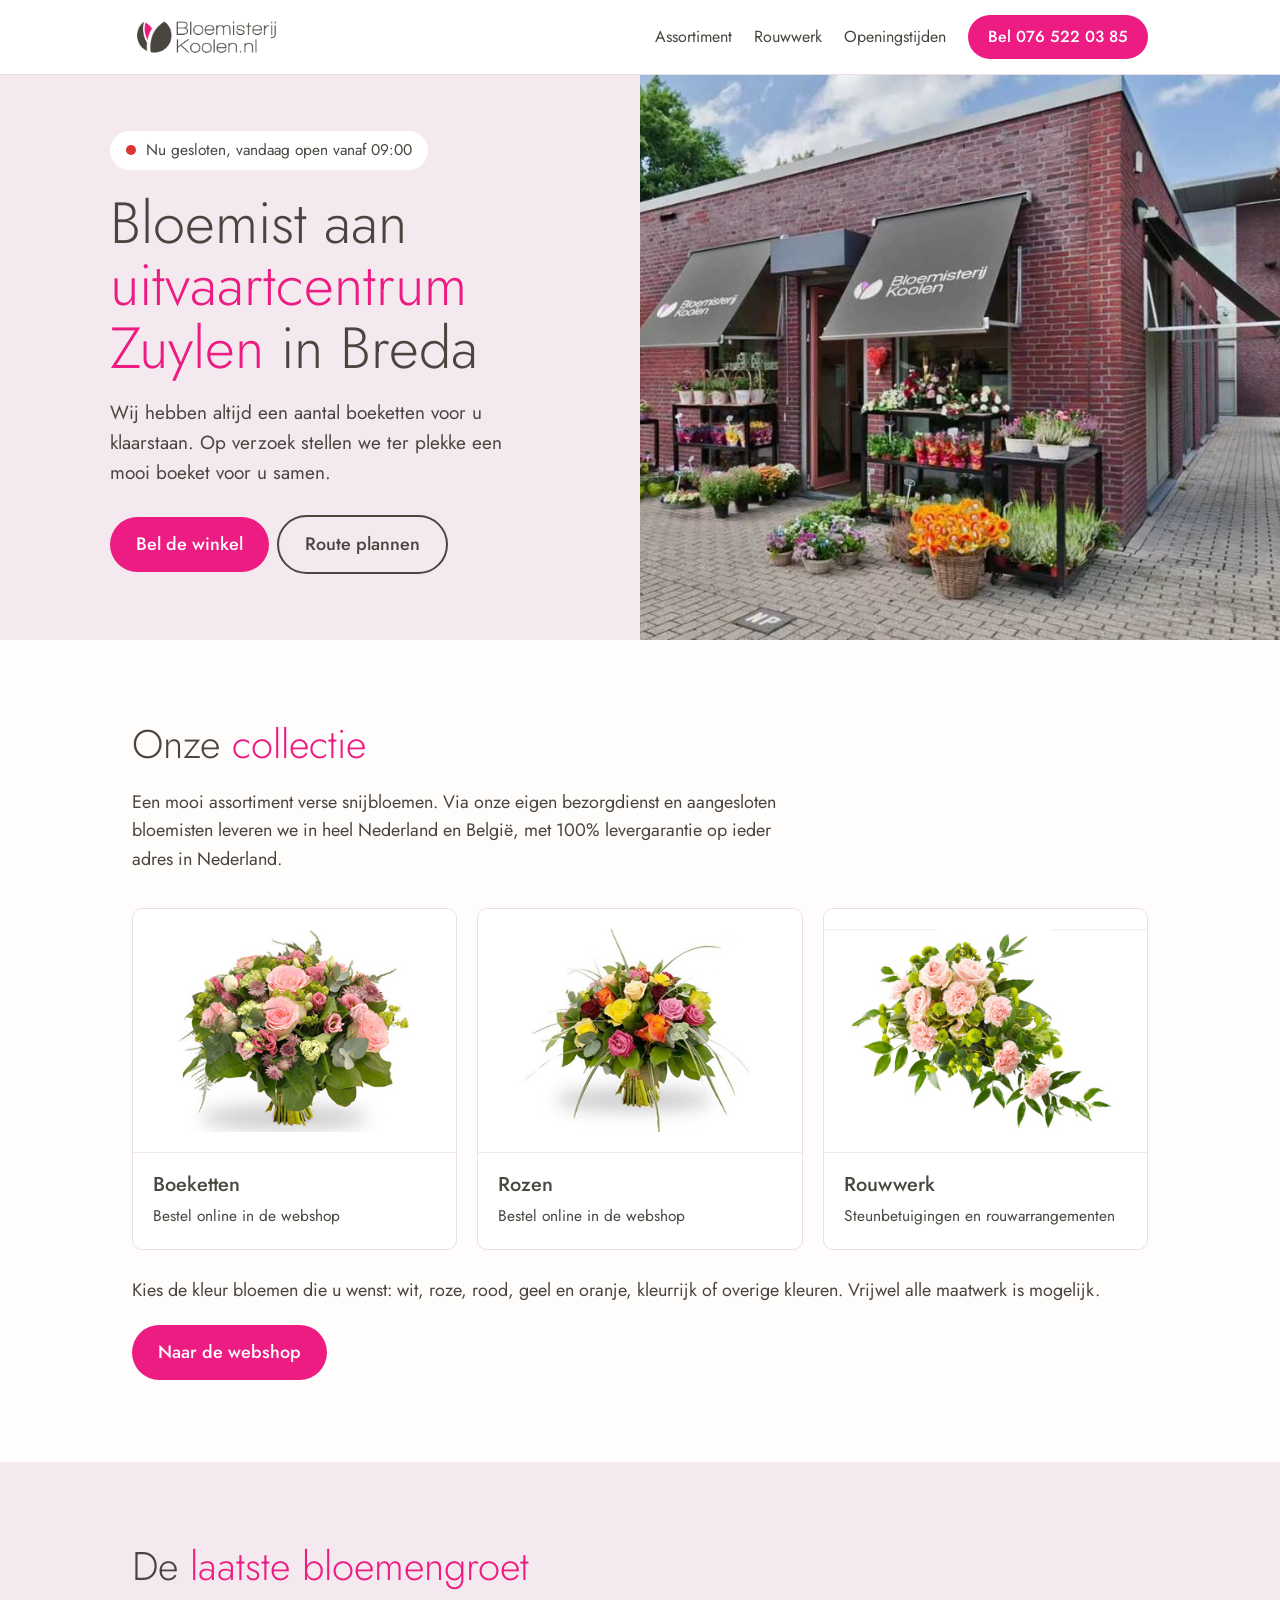
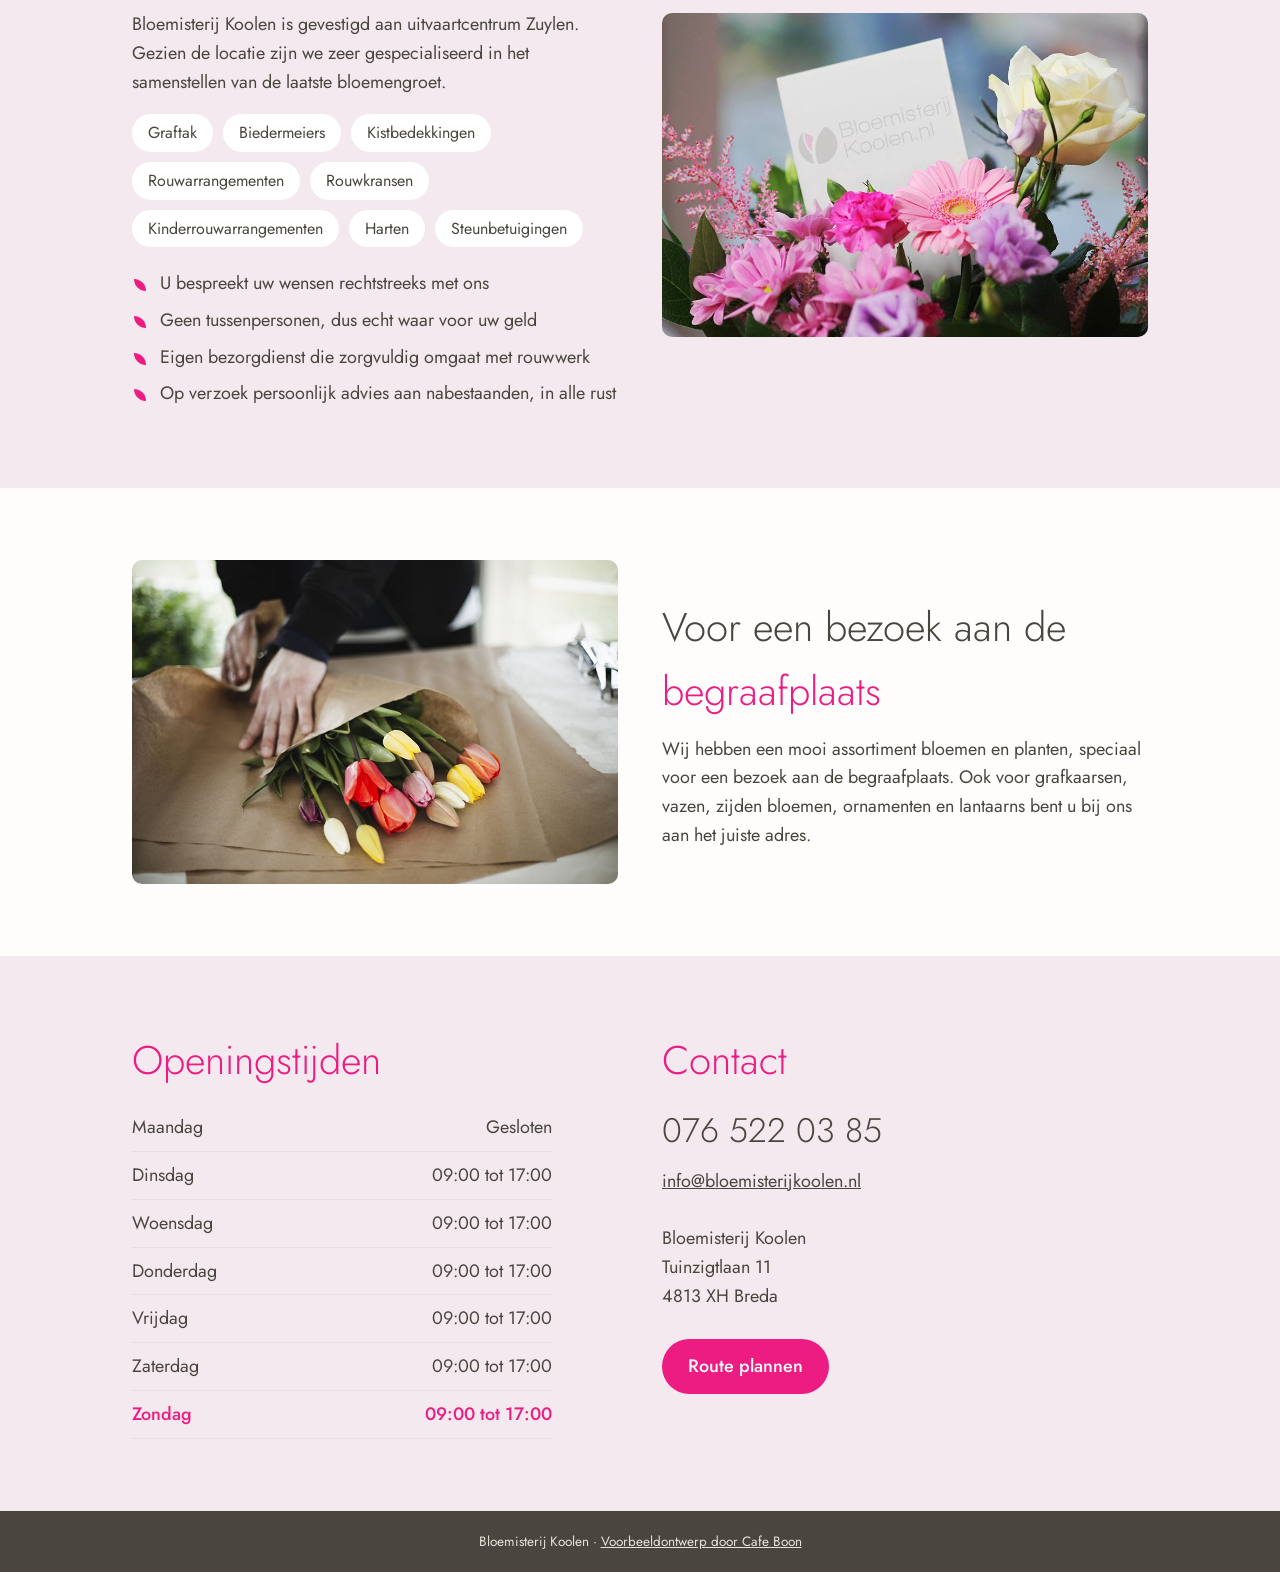
==== index.html @ 11da5c7b "Voorbeeldwebsite" ====
<!doctype html>
<html lang="nl">
<head>
<meta charset="utf-8">
<meta name="viewport" content="width=device-width,initial-scale=1">
<title>Bloemisterij Koolen | Bloemist bij uitvaartcentrum Zuylen, Breda</title>
<meta name="description" content="Bloemisterij Koolen aan de Tuinzigtlaan in Breda: boeketten, rozen en rouwwerk, eigen bezorgdienst. Dinsdag tot en met zondag open van 09:00 tot 17:00 uur.">
<meta name="robots" content="noindex">
<link rel="icon" type="image/png" href="images/favicon.png">
<meta property="og:title" content="Bloemisterij Koolen, Breda">
<meta property="og:description" content="Boeketten, rozen en rouwwerk. Tuinzigtlaan 11, Breda.">
<meta property="og:image" content="https://bloemisterijkoolen.cafeboon.com/images/winkel-buiten.jpg">
<link rel="preconnect" href="https://fonts.googleapis.com"><link rel="preconnect" href="https://fonts.gstatic.com" crossorigin>
<link href="https://fonts.googleapis.com/css2?family=Jost:wght@300;400;500&display=swap" rel="stylesheet">
<link rel="stylesheet" href="style.css">
</head>
<body>
<header><div class="wrap">
 <a href="#"><img src="images/logo.png" alt="Bloemisterij Koolen"></a>
 <nav><a href="#assortiment">Assortiment</a><a href="#rouwwerk">Rouwwerk</a><a href="#openingstijden">Openingstijden</a><a class="btn" href="tel:0765220385">Bel 076 522 03 85</a></nav>
</div></header>

<div class="hero">
 <div class="txt">
  <div class="open" id="open"><span class="dot"></span><span id="opentxt">Dinsdag tot en met zondag 09:00 tot 17:00 uur</span></div>
  <h1>Bloemist aan <em>uitvaartcentrum Zuylen</em> in Breda</h1>
  <p>Wij hebben altijd een aantal boeketten voor u klaarstaan. Op verzoek stellen we ter plekke een mooi boeket voor u samen.</p>
  <div><a class="btn" href="tel:0765220385">Bel de winkel</a><a class="btn o" href="https://www.google.com/maps/dir/?api=1&destination=Tuinzigtlaan+11,+4813+XH+Breda" rel="noopener">Route plannen</a></div>
 </div>
 <img src="images/winkel-buiten.jpg" alt="De winkel van Bloemisterij Koolen aan de Tuinzigtlaan" fetchpriority="high">
</div>

<section id="assortiment"><div class="wrap">
 <h2>Onze <em>collectie</em></h2>
 <p class="intro">Een mooi assortiment verse snijbloemen. Via onze eigen bezorgdienst en aangesloten bloemisten leveren we in heel Nederland en België, met 100% levergarantie op ieder adres in Nederland.</p>
 <div class="cats">
  <a class="cat" href="https://www.bloemisterijkoolen.nl/product-categorie/boeketten/" rel="noopener"><div class="im"><img src="images/boeketten.jpg" alt="Boeket in roze tinten" loading="lazy"></div><div class="t"><b>Boeketten</b><span>Bestel online in de webshop</span></div></a>
  <a class="cat" href="https://www.bloemisterijkoolen.nl/product-categorie/rozen/" rel="noopener"><div class="im"><img src="images/rozenboeketten.jpg" alt="Boeket gemengde rozen" loading="lazy"></div><div class="t"><b>Rozen</b><span>Bestel online in de webshop</span></div></a>
  <a class="cat" href="https://www.bloemisterijkoolen.nl/rouwarrangementen/" rel="noopener"><div class="im"><img src="images/rouwboeketten.jpg" alt="Rouwarrangement met roze anjers" loading="lazy"></div><div class="t"><b>Rouwwerk</b><span>Steunbetuigingen en rouwarrangementen</span></div></a>
 </div>
 <p style="margin-top:26px">Kies de kleur bloemen die u wenst: wit, roze, rood, geel en oranje, kleurrijk of overige kleuren. Vrijwel alle maatwerk is mogelijk.</p>
 <p style="margin-top:20px"><a class="btn" href="https://www.bloemisterijkoolen.nl/winkel/" rel="noopener">Naar de webshop</a></p>
</div></section>

<section id="rouwwerk" class="soft"><div class="wrap two">
 <div>
  <h2>De <em>laatste bloemengroet</em></h2>
  <p>Bloemisterij Koolen is gevestigd aan uitvaartcentrum Zuylen. Gezien de locatie zijn we zeer gespecialiseerd in het samenstellen van de laatste bloemengroet.</p>
  <div class="tags"><span>Graftak</span><span>Biedermeiers</span><span>Kistbedekkingen</span><span>Rouwarrangementen</span><span>Rouwkransen</span><span>Kinderrouwarrangementen</span><span>Harten</span><span>Steunbetuigingen</span></div>
  <ul class="ticks">
   <li>U bespreekt uw wensen rechtstreeks met ons</li>
   <li>Geen tussenpersonen, dus echt waar voor uw geld</li>
   <li>Eigen bezorgdienst die zorgvuldig omgaat met rouwwerk</li>
   <li>Op verzoek persoonlijk advies aan nabestaanden, in alle rust</li>
  </ul>
 </div>
 <img src="images/kaartje.jpg" alt="Boeket met kaartje van Bloemisterij Koolen" loading="lazy">
</div></section>

<section><div class="wrap two">
 <img src="images/inpakken.jpg" alt="Tulpen worden ingepakt" loading="lazy">
 <div>
  <h2>Voor een bezoek aan de <em>begraafplaats</em></h2>
  <p>Wij hebben een mooi assortiment bloemen en planten, speciaal voor een bezoek aan de begraafplaats. Ook voor grafkaarsen, vazen, zijden bloemen, ornamenten en lantaarns bent u bij ons aan het juiste adres.</p>
 </div>
</div></section>

<section id="openingstijden" class="soft"><div class="wrap cgrid">
 <div>
  <h2><em>Openingstijden</em></h2>
  <table class="hours" id="hours">
   <tr data-d="1"><td>Maandag</td><td>Gesloten</td></tr>
   <tr data-d="2"><td>Dinsdag</td><td>09:00 tot 17:00</td></tr>
   <tr data-d="3"><td>Woensdag</td><td>09:00 tot 17:00</td></tr>
   <tr data-d="4"><td>Donderdag</td><td>09:00 tot 17:00</td></tr>
   <tr data-d="5"><td>Vrijdag</td><td>09:00 tot 17:00</td></tr>
   <tr data-d="6"><td>Zaterdag</td><td>09:00 tot 17:00</td></tr>
   <tr data-d="0"><td>Zondag</td><td>09:00 tot 17:00</td></tr>
  </table>
 </div>
 <div>
  <h2><em>Contact</em></h2>
  <a class="bigtel" href="tel:0765220385">076 522 03 85</a>
  <p><a href="mailto:info@bloemisterijkoolen.nl">info@bloemisterijkoolen.nl</a></p><br>
  <p>Bloemisterij Koolen<br>Tuinzigtlaan 11<br>4813 XH Breda</p><br>
  <a class="btn" href="https://www.google.com/maps/dir/?api=1&destination=Tuinzigtlaan+11,+4813+XH+Breda" rel="noopener">Route plannen</a>
 </div>
</div></section>
<footer>Bloemisterij Koolen &middot; <a href="https://cafeboon.com">Voorbeeldontwerp door Cafe Boon</a></footer>
<script>
(function(){var n=new Date(),d=n.getDay(),m=n.getHours()*60+n.getMinutes();
var r=document.querySelector('tr[data-d="'+d+'"]');if(r)r.className='today';
var o=document.getElementById('open'),t=document.getElementById('opentxt');
if(d===1){o.className='open off';t.textContent='Vandaag gesloten, dinsdag weer open om 09:00';}
else if(m>=540&&m<1020){o.className='open on';t.textContent='Nu open tot 17:00 uur';}
else{o.className='open off';t.textContent=(m<540&&d!==1)?'Nu gesloten, vandaag open vanaf 09:00':(d===0?'Nu gesloten, maandag gesloten, dinsdag open vanaf 09:00':'Nu gesloten, morgen open vanaf 09:00');}
})();
</script>
</body>
</html>
---- style.css ----
:root{--c:#49463f;--p:#ed1c82;--l:#f4e9ef;--m:#ceafc2;--paper:#fffdfc}
*{box-sizing:border-box;margin:0}
html{scroll-behavior:smooth}
body{font-family:'Jost',Arial,sans-serif;color:var(--c);background:var(--paper);font-size:18px;line-height:1.6;font-weight:400}
a{color:inherit}
img{display:block;max-width:100%}
.wrap{max-width:1060px;margin:0 auto;padding:0 22px}
header{position:sticky;top:0;z-index:10;background:#fff;border-bottom:1px solid #eadfe5}
header .wrap{display:flex;align-items:center;justify-content:space-between;min-height:74px;gap:16px}
header img{height:46px;width:auto}
nav a{margin-left:22px;text-decoration:none;font-size:16px}
nav a:hover{color:var(--p)}
.btn{display:inline-block;background:var(--p);color:#fff;text-decoration:none;padding:13px 26px;border-radius:999px;font-weight:500;margin:0 8px 10px 0}
.btn.o{background:transparent;color:var(--c);border:2px solid var(--c)}
nav .btn{margin:0 0 0 22px;padding:9px 20px}
.hero{display:grid;grid-template-columns:1fr 1fr;min-height:540px}
.hero .txt{background:var(--l);display:flex;flex-direction:column;justify-content:center;padding:56px max(22px,calc((100vw - 1060px)/2)) 56px max(22px,calc((100vw - 1060px)/2))}
.hero h1{font-weight:300;font-size:clamp(36px,5vw,58px);line-height:1.08;margin-bottom:18px}
.hero h1 em{font-style:normal;color:var(--p)}
.hero p{max-width:26em;margin-bottom:26px;font-size:19px}
.hero img{width:100%;height:100%;object-fit:cover}
.open{display:inline-flex;align-items:center;gap:10px;background:#fff;border-radius:999px;padding:7px 16px;font-size:15.5px;margin-bottom:22px;align-self:flex-start}
.dot{width:10px;height:10px;border-radius:50%;background:#aaa}
.open.on .dot{background:#2faa5c}
.open.off .dot{background:#d33}
section{padding:72px 0}
h2{font-weight:300;font-size:clamp(28px,4vw,40px);margin-bottom:12px}
h2 em{font-style:normal;color:var(--p)}
.intro{max-width:36em;margin-bottom:34px}
.cats{display:grid;grid-template-columns:repeat(auto-fit,minmax(240px,1fr));gap:20px}
.cat{background:#fff;border:1px solid #eadfe5;border-radius:10px;overflow:hidden;text-decoration:none;display:block}
.cat .im{background:#fff;aspect-ratio:4/3;display:flex;align-items:center;justify-content:center}
.cat img{width:100%;height:100%;object-fit:contain}
.cat .im.ph img{object-fit:cover}
.cat div.t{padding:16px 20px 20px;border-top:1px solid #f2e8ee}
.cat b{font-weight:500;font-size:20px;display:block}
.cat span{font-size:15.5px}
.soft{background:var(--l)}
.two{display:grid;grid-template-columns:1fr 1fr;gap:44px;align-items:center}
.two img{border-radius:10px;width:100%}
.tags{display:flex;flex-wrap:wrap;gap:10px;margin:18px 0 22px}
.tags span{background:#fff;border-radius:999px;padding:6px 16px;font-size:16px}
.ticks{list-style:none;padding:0}
.ticks li{padding-left:28px;position:relative;margin-bottom:8px}
.ticks li::before{content:"";position:absolute;left:2px;top:.55em;width:12px;height:12px;background:var(--p);border-radius:0 100% 0 100%}
.hours{width:100%;max-width:420px;border-collapse:collapse;font-size:18px}
.hours td{padding:9px 0;border-bottom:1px solid #eadfe5}
.hours td:last-child{text-align:right}
.hours tr.today{color:var(--p);font-weight:500}
.cgrid{display:grid;grid-template-columns:1fr 1fr;gap:44px}
.bigtel{display:block;font-size:34px;font-weight:300;text-decoration:none;margin:4px 0 8px}
footer{background:var(--c);color:#e8e2da;padding:20px;text-align:center;font-size:13.5px}
footer a{color:#e8e2da}
@media(max-width:780px){.hero,.two,.cgrid{grid-template-columns:1fr}.hero{min-height:0}.hero img{height:260px;order:-1}nav a:not(.btn){display:none}section{padding:46px 0}header img{height:38px}.hero .txt{padding-top:36px;padding-bottom:36px}}
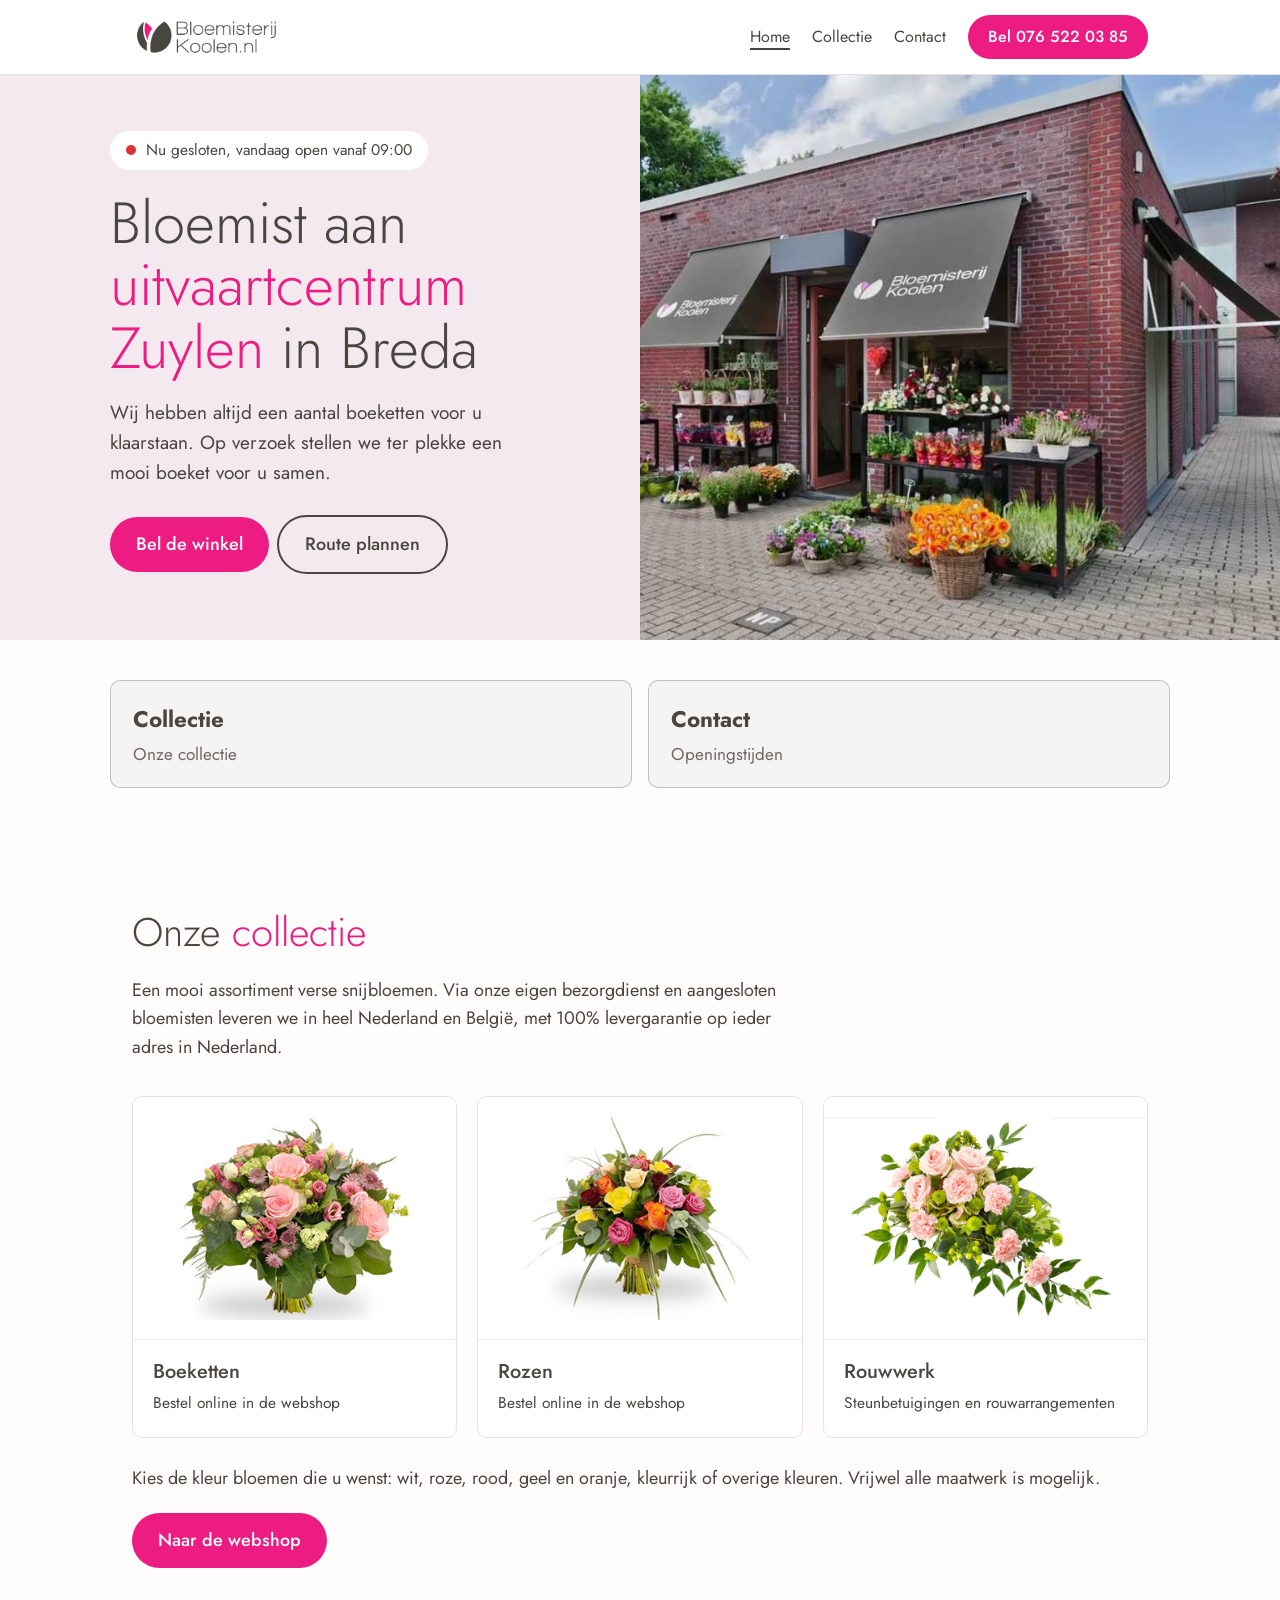
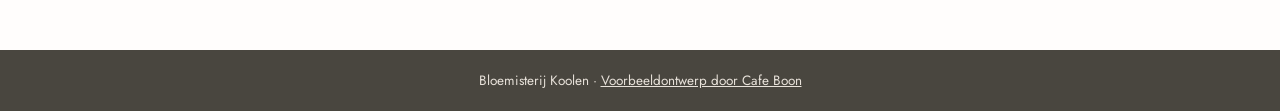
==== commit 1c5a3c11: "Website opgedeeld in meerdere pagina's" ====
--- a/index.html
+++ b/index.html
@@ -16,85 +16,37 @@
 </head>
 <body>
 <header><div class="wrap">
- <a href="#"><img src="images/logo.png" alt="Bloemisterij Koolen"></a>
- <nav><a href="#assortiment">Assortiment</a><a href="#rouwwerk">Rouwwerk</a><a href="#openingstijden">Openingstijden</a><a class="btn" href="tel:0765220385">Bel 076 522 03 85</a></nav>
+<a href="index.html"><img alt="Bloemisterij Koolen" src="images/logo.png"/></a>
+<nav><a aria-current="page" href="index.html">Home</a><a href="aanbod.html">Collectie</a><a href="contact.html">Contact</a><a class="btn" href="tel:0765220385">Bel 076 522 03 85</a></nav>
 </div></header>
-
+<div aria-label="Pagina's" class="sn-bar" role="navigation"><a aria-current="page" class="sn-link" href="index.html">Home</a><a class="sn-link" href="aanbod.html">Collectie</a><a class="sn-link" href="contact.html">Contact</a></div>
 <div class="hero">
- <div class="txt">
-  <div class="open" id="open"><span class="dot"></span><span id="opentxt">Dinsdag tot en met zondag 09:00 tot 17:00 uur</span></div>
-  <h1>Bloemist aan <em>uitvaartcentrum Zuylen</em> in Breda</h1>
-  <p>Wij hebben altijd een aantal boeketten voor u klaarstaan. Op verzoek stellen we ter plekke een mooi boeket voor u samen.</p>
-  <div><a class="btn" href="tel:0765220385">Bel de winkel</a><a class="btn o" href="https://www.google.com/maps/dir/?api=1&destination=Tuinzigtlaan+11,+4813+XH+Breda" rel="noopener">Route plannen</a></div>
- </div>
- <img src="images/winkel-buiten.jpg" alt="De winkel van Bloemisterij Koolen aan de Tuinzigtlaan" fetchpriority="high">
+<div class="txt">
+<div class="open" id="open"><span class="dot"></span><span id="opentxt">Dinsdag tot en met zondag 09:00 tot 17:00 uur</span></div>
+<h1>Bloemist aan <em>uitvaartcentrum Zuylen</em> in Breda</h1>
+<p>Wij hebben altijd een aantal boeketten voor u klaarstaan. Op verzoek stellen we ter plekke een mooi boeket voor u samen.</p>
+<div><a class="btn" href="tel:0765220385">Bel de winkel</a><a class="btn o" href="https://www.google.com/maps/dir/?api=1&amp;destination=Tuinzigtlaan+11,+4813+XH+Breda" rel="noopener">Route plannen</a></div>
 </div>
-
-<section id="assortiment"><div class="wrap">
- <h2>Onze <em>collectie</em></h2>
- <p class="intro">Een mooi assortiment verse snijbloemen. Via onze eigen bezorgdienst en aangesloten bloemisten leveren we in heel Nederland en België, met 100% levergarantie op ieder adres in Nederland.</p>
- <div class="cats">
-  <a class="cat" href="https://www.bloemisterijkoolen.nl/product-categorie/boeketten/" rel="noopener"><div class="im"><img src="images/boeketten.jpg" alt="Boeket in roze tinten" loading="lazy"></div><div class="t"><b>Boeketten</b><span>Bestel online in de webshop</span></div></a>
-  <a class="cat" href="https://www.bloemisterijkoolen.nl/product-categorie/rozen/" rel="noopener"><div class="im"><img src="images/rozenboeketten.jpg" alt="Boeket gemengde rozen" loading="lazy"></div><div class="t"><b>Rozen</b><span>Bestel online in de webshop</span></div></a>
-  <a class="cat" href="https://www.bloemisterijkoolen.nl/rouwarrangementen/" rel="noopener"><div class="im"><img src="images/rouwboeketten.jpg" alt="Rouwarrangement met roze anjers" loading="lazy"></div><div class="t"><b>Rouwwerk</b><span>Steunbetuigingen en rouwarrangementen</span></div></a>
- </div>
- <p style="margin-top:26px">Kies de kleur bloemen die u wenst: wit, roze, rood, geel en oranje, kleurrijk of overige kleuren. Vrijwel alle maatwerk is mogelijk.</p>
- <p style="margin-top:20px"><a class="btn" href="https://www.bloemisterijkoolen.nl/winkel/" rel="noopener">Naar de webshop</a></p>
+<img alt="De winkel van Bloemisterij Koolen aan de Tuinzigtlaan" fetchpriority="high" src="images/winkel-buiten.jpg"/>
+</div>
+<div class="sn-cards"><a class="sn-card" href="aanbod.html"><strong>Collectie</strong><span>Onze collectie</span></a><a class="sn-card" href="contact.html"><strong>Contact</strong><span>Openingstijden</span></a></div>
+<section><div class="wrap">
+<h2>Onze <em>collectie</em></h2>
+<p class="intro">Een mooi assortiment verse snijbloemen. Via onze eigen bezorgdienst en aangesloten bloemisten leveren we in heel Nederland en België, met 100% levergarantie op ieder adres in Nederland.</p>
+<div class="cats">
+<a class="cat" href="https://www.bloemisterijkoolen.nl/product-categorie/boeketten/" rel="noopener"><div class="im"><img alt="Boeket in roze tinten" loading="lazy" src="images/boeketten.jpg"/></div><div class="t"><b>Boeketten</b><span>Bestel online in de webshop</span></div></a>
+<a class="cat" href="https://www.bloemisterijkoolen.nl/product-categorie/rozen/" rel="noopener"><div class="im"><img alt="Boeket gemengde rozen" loading="lazy" src="images/rozenboeketten.jpg"/></div><div class="t"><b>Rozen</b><span>Bestel online in de webshop</span></div></a>
+<a class="cat" href="https://www.bloemisterijkoolen.nl/rouwarrangementen/" rel="noopener"><div class="im"><img alt="Rouwarrangement met roze anjers" loading="lazy" src="images/rouwboeketten.jpg"/></div><div class="t"><b>Rouwwerk</b><span>Steunbetuigingen en rouwarrangementen</span></div></a>
+</div>
+<p style="margin-top:26px">Kies de kleur bloemen die u wenst: wit, roze, rood, geel en oranje, kleurrijk of overige kleuren. Vrijwel alle maatwerk is mogelijk.</p>
+<p style="margin-top:20px"><a class="btn" href="https://www.bloemisterijkoolen.nl/winkel/" rel="noopener">Naar de webshop</a></p>
 </div></section>
-
-<section id="rouwwerk" class="soft"><div class="wrap two">
- <div>
-  <h2>De <em>laatste bloemengroet</em></h2>
-  <p>Bloemisterij Koolen is gevestigd aan uitvaartcentrum Zuylen. Gezien de locatie zijn we zeer gespecialiseerd in het samenstellen van de laatste bloemengroet.</p>
-  <div class="tags"><span>Graftak</span><span>Biedermeiers</span><span>Kistbedekkingen</span><span>Rouwarrangementen</span><span>Rouwkransen</span><span>Kinderrouwarrangementen</span><span>Harten</span><span>Steunbetuigingen</span></div>
-  <ul class="ticks">
-   <li>U bespreekt uw wensen rechtstreeks met ons</li>
-   <li>Geen tussenpersonen, dus echt waar voor uw geld</li>
-   <li>Eigen bezorgdienst die zorgvuldig omgaat met rouwwerk</li>
-   <li>Op verzoek persoonlijk advies aan nabestaanden, in alle rust</li>
-  </ul>
- </div>
- <img src="images/kaartje.jpg" alt="Boeket met kaartje van Bloemisterij Koolen" loading="lazy">
-</div></section>
-
-<section><div class="wrap two">
- <img src="images/inpakken.jpg" alt="Tulpen worden ingepakt" loading="lazy">
- <div>
-  <h2>Voor een bezoek aan de <em>begraafplaats</em></h2>
-  <p>Wij hebben een mooi assortiment bloemen en planten, speciaal voor een bezoek aan de begraafplaats. Ook voor grafkaarsen, vazen, zijden bloemen, ornamenten en lantaarns bent u bij ons aan het juiste adres.</p>
- </div>
-</div></section>
-
-<section id="openingstijden" class="soft"><div class="wrap cgrid">
- <div>
-  <h2><em>Openingstijden</em></h2>
-  <table class="hours" id="hours">
-   <tr data-d="1"><td>Maandag</td><td>Gesloten</td></tr>
-   <tr data-d="2"><td>Dinsdag</td><td>09:00 tot 17:00</td></tr>
-   <tr data-d="3"><td>Woensdag</td><td>09:00 tot 17:00</td></tr>
-   <tr data-d="4"><td>Donderdag</td><td>09:00 tot 17:00</td></tr>
-   <tr data-d="5"><td>Vrijdag</td><td>09:00 tot 17:00</td></tr>
-   <tr data-d="6"><td>Zaterdag</td><td>09:00 tot 17:00</td></tr>
-   <tr data-d="0"><td>Zondag</td><td>09:00 tot 17:00</td></tr>
-  </table>
- </div>
- <div>
-  <h2><em>Contact</em></h2>
-  <a class="bigtel" href="tel:0765220385">076 522 03 85</a>
-  <p><a href="mailto:info@bloemisterijkoolen.nl">info@bloemisterijkoolen.nl</a></p><br>
-  <p>Bloemisterij Koolen<br>Tuinzigtlaan 11<br>4813 XH Breda</p><br>
-  <a class="btn" href="https://www.google.com/maps/dir/?api=1&destination=Tuinzigtlaan+11,+4813+XH+Breda" rel="noopener">Route plannen</a>
- </div>
-</div></section>
-<footer>Bloemisterij Koolen &middot; <a href="https://cafeboon.com">Voorbeeldontwerp door Cafe Boon</a></footer>
-<script>
-(function(){var n=new Date(),d=n.getDay(),m=n.getHours()*60+n.getMinutes();
+<footer>Bloemisterij Koolen · <a href="https://cafeboon.com">Voorbeeldontwerp door Cafe Boon</a></footer>
+<script>try{(function(){var n=new Date(),d=n.getDay(),m=n.getHours()*60+n.getMinutes();
 var r=document.querySelector('tr[data-d="'+d+'"]');if(r)r.className='today';
 var o=document.getElementById('open'),t=document.getElementById('opentxt');
 if(d===1){o.className='open off';t.textContent='Vandaag gesloten, dinsdag weer open om 09:00';}
 else if(m>=540&&m<1020){o.className='open on';t.textContent='Nu open tot 17:00 uur';}
 else{o.className='open off';t.textContent=(m<540&&d!==1)?'Nu gesloten, vandaag open vanaf 09:00':(d===0?'Nu gesloten, maandag gesloten, dinsdag open vanaf 09:00':'Nu gesloten, morgen open vanaf 09:00');}
-})();
-</script>
-</body>
-</html>
+})();}catch(e){}</script>
+</body></html>
--- a/style.css
+++ b/style.css
@@ -52,3 +52,17 @@
 footer{background:var(--c);color:#e8e2da;padding:20px;text-align:center;font-size:13.5px}
 footer a{color:#e8e2da}
 @media(max-width:780px){.hero,.two,.cgrid{grid-template-columns:1fr}.hero{min-height:0}.hero img{height:260px;order:-1}nav a:not(.btn){display:none}section{padding:46px 0}header img{height:38px}.hero .txt{padding-top:36px;padding-bottom:36px}}
+/* sitenav:start */
+.sn-bar{display:none;gap:6px;overflow-x:auto;white-space:nowrap;-webkit-overflow-scrolling:touch;padding:8px 12px;background:inherit;color:inherit;font:inherit;line-height:1.2;border-bottom:1px solid rgba(128,128,128,.35);box-sizing:border-box;max-width:100%}
+.sn-bar a.sn-link{flex:0 0 auto;padding:9px 15px;border-radius:999px;color:inherit;text-decoration:none;font-size:15px;font-weight:600;letter-spacing:0;text-transform:none;margin:0}
+.sn-bar a.sn-link[aria-current="page"]{background:rgba(128,128,128,.2);box-shadow:inset 0 -2px 0 currentColor}
+@media(max-width:780px){.sn-bar{display:flex}}
+nav a[aria-current="page"]:not(.cta):not(.btn):not(.call){text-decoration:underline;text-underline-offset:6px;text-decoration-thickness:2px}
+.sn-head{max-width:1100px;margin:0 auto;padding:40px 20px 0;box-sizing:border-box}
+.sn-head h1{margin:0;color:inherit;font-size:clamp(30px,5vw,46px);line-height:1.1}
+.sn-cards{max-width:1100px;margin:0 auto;padding:40px 20px;display:grid;grid-template-columns:repeat(auto-fit,minmax(230px,1fr));gap:16px;box-sizing:border-box}
+.sn-card{display:block;padding:20px 22px;border:1px solid rgba(128,128,128,.45);border-radius:10px;background:rgba(128,128,128,.07);color:inherit;text-decoration:none;min-width:0}
+.sn-card strong{display:block;font-size:1.25em;margin:0 0 6px;color:inherit}
+.sn-card span{display:block;opacity:.8;font-size:.95em;line-height:1.4}
+.sn-card:hover,.sn-card:focus-visible{border-color:currentColor}
+/* sitenav:end */
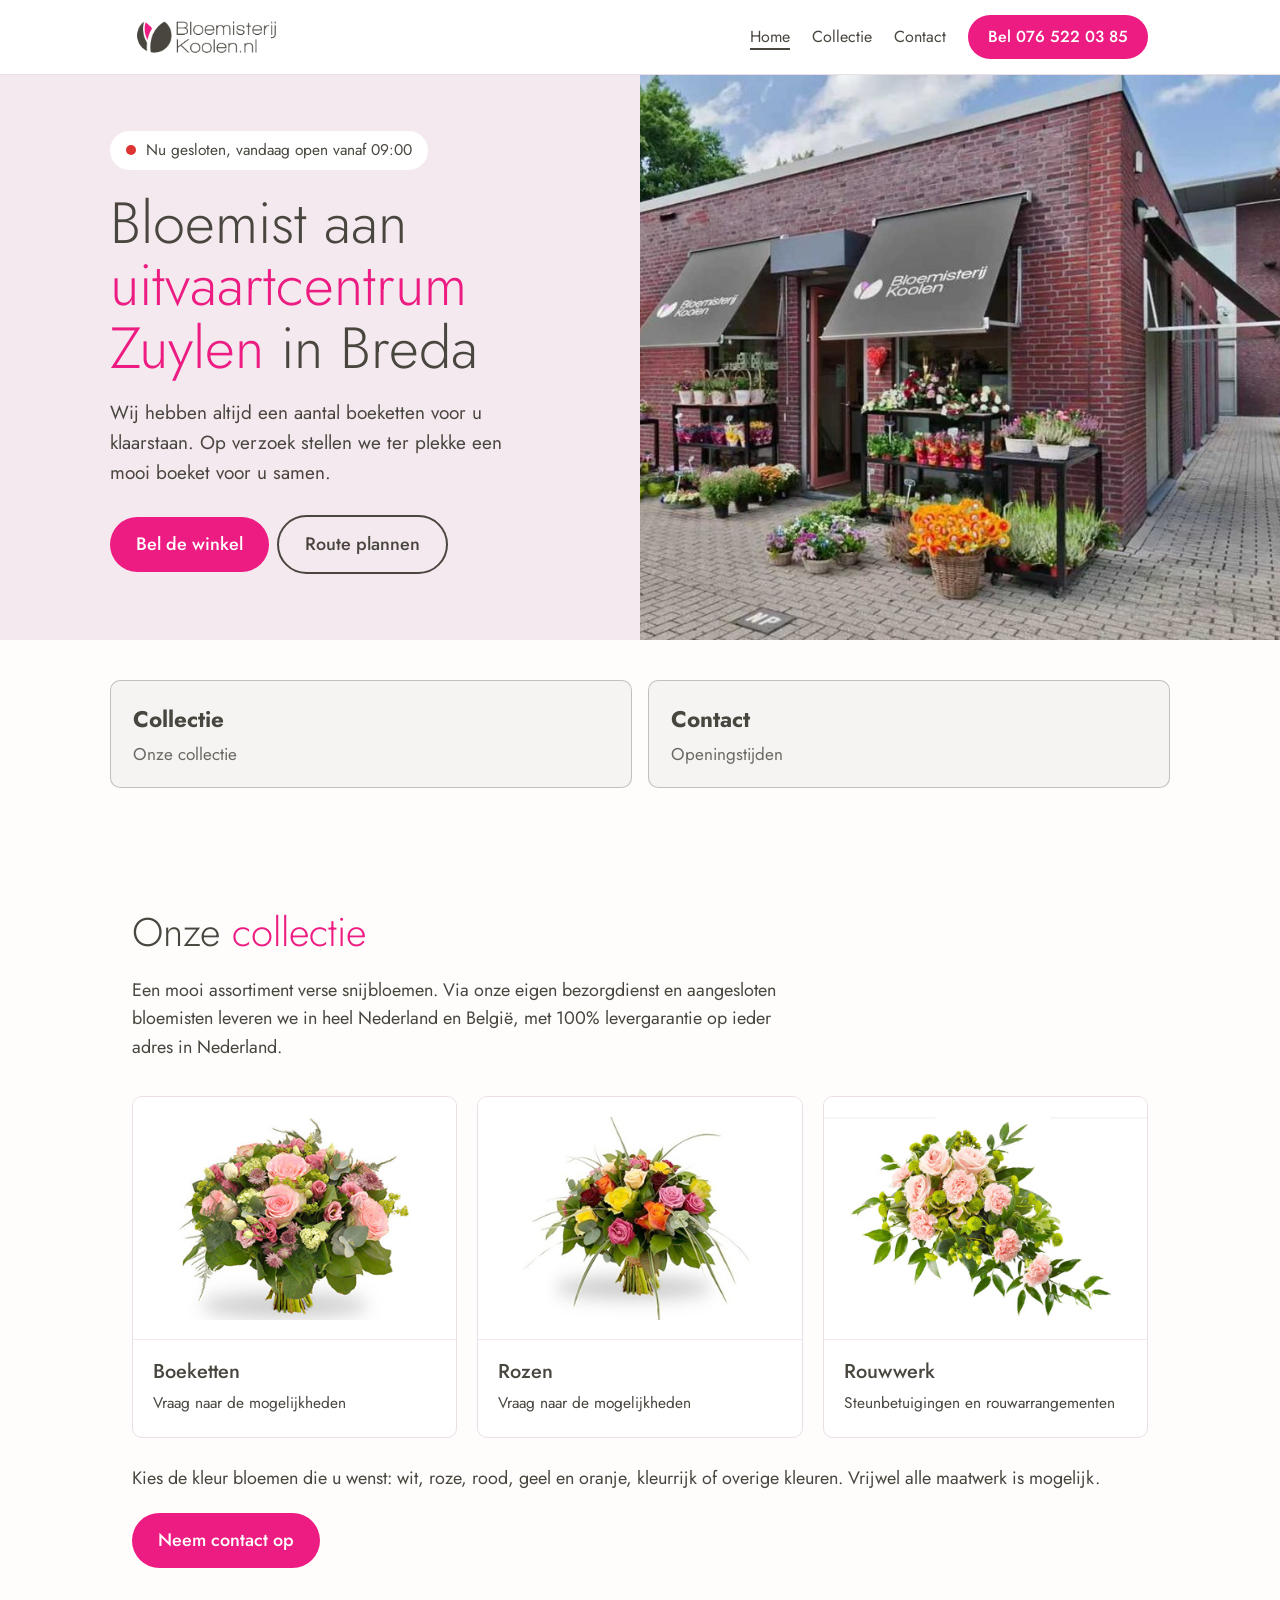
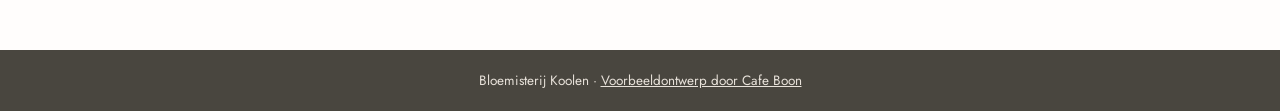
==== commit 69c35043: "Links naar externe websites vervangen door eigen pagina's" ====
--- a/index.html
+++ b/index.html
@@ -34,12 +34,12 @@
 <h2>Onze <em>collectie</em></h2>
 <p class="intro">Een mooi assortiment verse snijbloemen. Via onze eigen bezorgdienst en aangesloten bloemisten leveren we in heel Nederland en België, met 100% levergarantie op ieder adres in Nederland.</p>
 <div class="cats">
-<a class="cat" href="https://www.bloemisterijkoolen.nl/product-categorie/boeketten/" rel="noopener"><div class="im"><img alt="Boeket in roze tinten" loading="lazy" src="images/boeketten.jpg"/></div><div class="t"><b>Boeketten</b><span>Bestel online in de webshop</span></div></a>
-<a class="cat" href="https://www.bloemisterijkoolen.nl/product-categorie/rozen/" rel="noopener"><div class="im"><img alt="Boeket gemengde rozen" loading="lazy" src="images/rozenboeketten.jpg"/></div><div class="t"><b>Rozen</b><span>Bestel online in de webshop</span></div></a>
-<a class="cat" href="https://www.bloemisterijkoolen.nl/rouwarrangementen/" rel="noopener"><div class="im"><img alt="Rouwarrangement met roze anjers" loading="lazy" src="images/rouwboeketten.jpg"/></div><div class="t"><b>Rouwwerk</b><span>Steunbetuigingen en rouwarrangementen</span></div></a>
+<a class="cat" href="aanbod.html"><div class="im"><img alt="Boeket in roze tinten" loading="lazy" src="images/boeketten.jpg"/></div><div class="t"><b>Boeketten</b><span>Vraag naar de mogelijkheden</span></div></a>
+<a class="cat" href="aanbod.html"><div class="im"><img alt="Boeket gemengde rozen" loading="lazy" src="images/rozenboeketten.jpg"/></div><div class="t"><b>Rozen</b><span>Vraag naar de mogelijkheden</span></div></a>
+<a class="cat" href="aanbod.html"><div class="im"><img alt="Rouwarrangement met roze anjers" loading="lazy" src="images/rouwboeketten.jpg"/></div><div class="t"><b>Rouwwerk</b><span>Steunbetuigingen en rouwarrangementen</span></div></a>
 </div>
 <p style="margin-top:26px">Kies de kleur bloemen die u wenst: wit, roze, rood, geel en oranje, kleurrijk of overige kleuren. Vrijwel alle maatwerk is mogelijk.</p>
-<p style="margin-top:20px"><a class="btn" href="https://www.bloemisterijkoolen.nl/winkel/" rel="noopener">Naar de webshop</a></p>
+<p style="margin-top:20px"><a class="btn" href="aanbod.html">Neem contact op</a></p>
 </div></section>
 <footer>Bloemisterij Koolen · <a href="https://cafeboon.com">Voorbeeldontwerp door Cafe Boon</a></footer>
 <script>try{(function(){var n=new Date(),d=n.getDay(),m=n.getHours()*60+n.getMinutes();
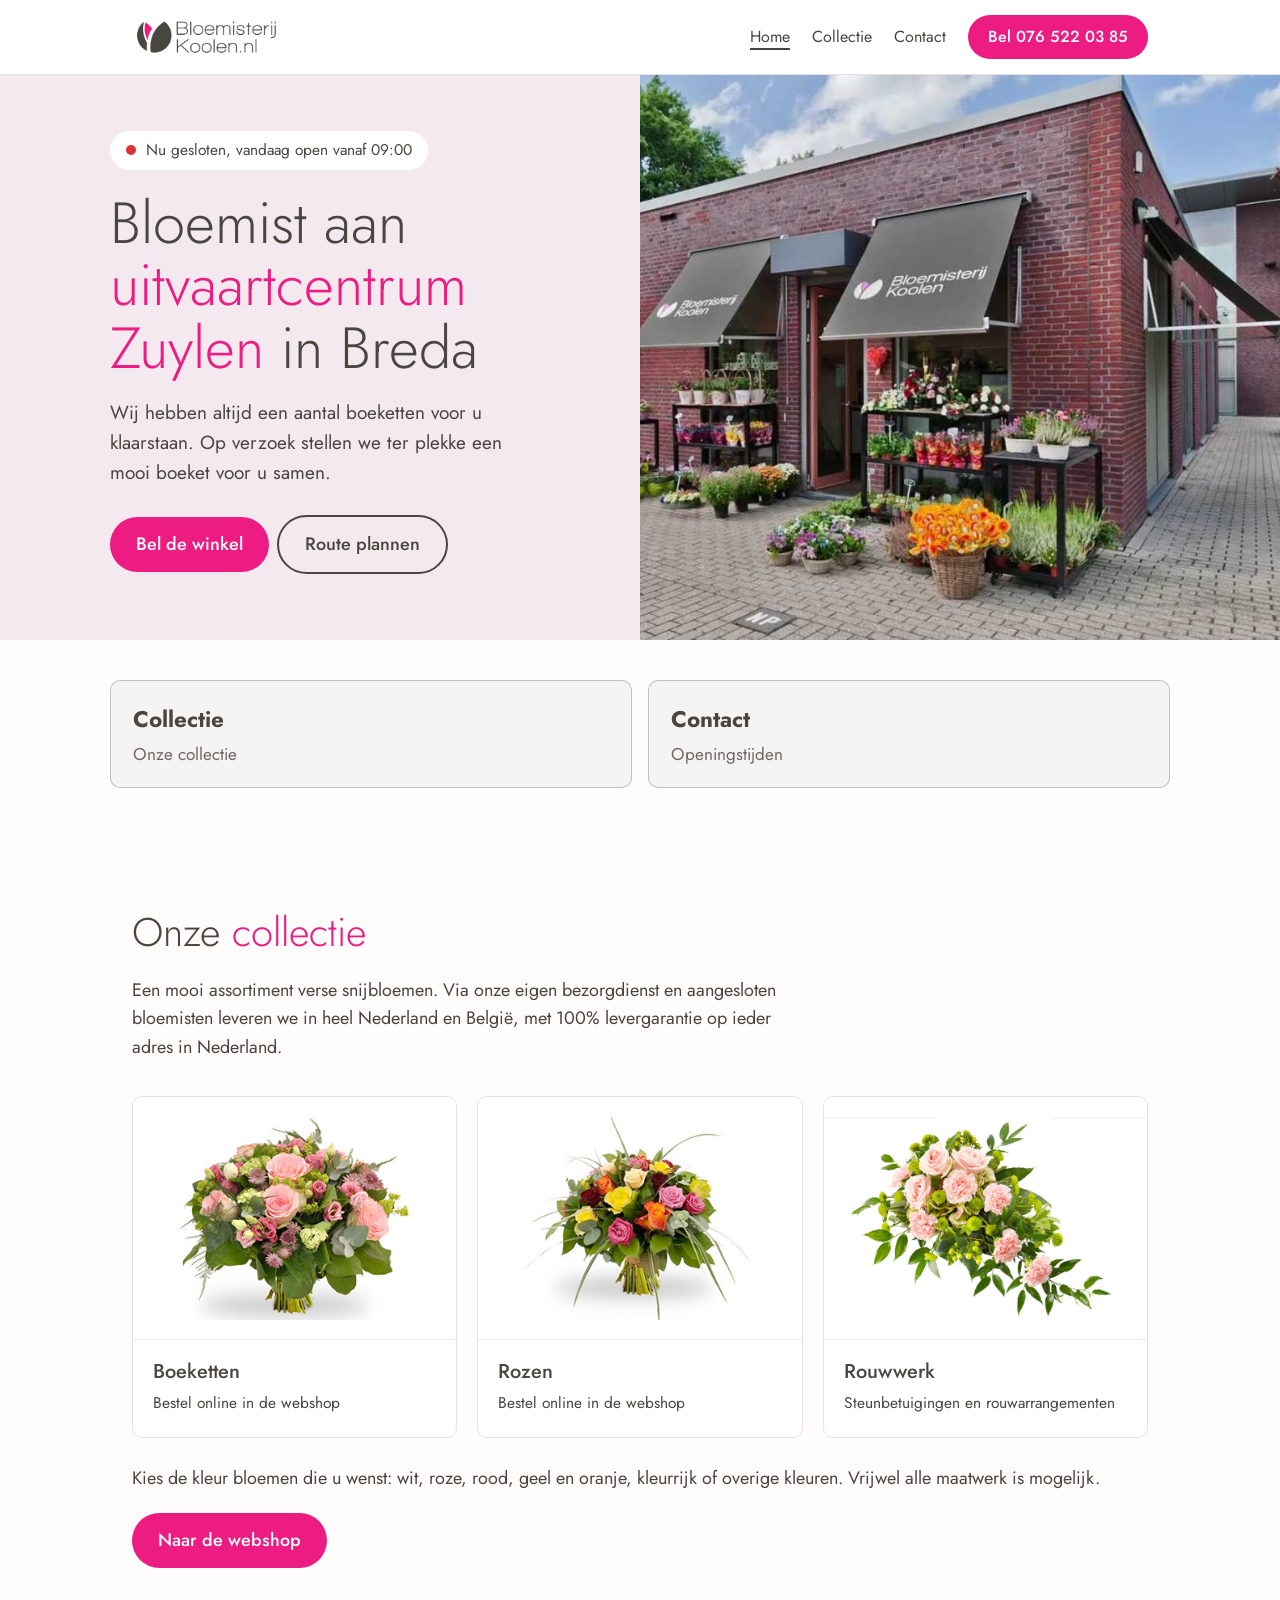
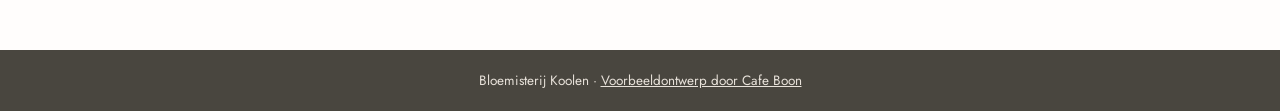
==== commit d4676368: "Links naar externe websites verwijzen naar een eigen binnenkort pagina" ====
--- a/index.html
+++ b/index.html
@@ -34,12 +34,12 @@
 <h2>Onze <em>collectie</em></h2>
 <p class="intro">Een mooi assortiment verse snijbloemen. Via onze eigen bezorgdienst en aangesloten bloemisten leveren we in heel Nederland en België, met 100% levergarantie op ieder adres in Nederland.</p>
 <div class="cats">
-<a class="cat" href="aanbod.html"><div class="im"><img alt="Boeket in roze tinten" loading="lazy" src="images/boeketten.jpg"/></div><div class="t"><b>Boeketten</b><span>Vraag naar de mogelijkheden</span></div></a>
-<a class="cat" href="aanbod.html"><div class="im"><img alt="Boeket gemengde rozen" loading="lazy" src="images/rozenboeketten.jpg"/></div><div class="t"><b>Rozen</b><span>Vraag naar de mogelijkheden</span></div></a>
-<a class="cat" href="aanbod.html"><div class="im"><img alt="Rouwarrangement met roze anjers" loading="lazy" src="images/rouwboeketten.jpg"/></div><div class="t"><b>Rouwwerk</b><span>Steunbetuigingen en rouwarrangementen</span></div></a>
+<a class="cat" href="binnenkort.html"><div class="im"><img alt="Boeket in roze tinten" loading="lazy" src="images/boeketten.jpg"/></div><div class="t"><b>Boeketten</b><span>Bestel online in de webshop</span></div></a>
+<a class="cat" href="binnenkort.html"><div class="im"><img alt="Boeket gemengde rozen" loading="lazy" src="images/rozenboeketten.jpg"/></div><div class="t"><b>Rozen</b><span>Bestel online in de webshop</span></div></a>
+<a class="cat" href="binnenkort.html"><div class="im"><img alt="Rouwarrangement met roze anjers" loading="lazy" src="images/rouwboeketten.jpg"/></div><div class="t"><b>Rouwwerk</b><span>Steunbetuigingen en rouwarrangementen</span></div></a>
 </div>
 <p style="margin-top:26px">Kies de kleur bloemen die u wenst: wit, roze, rood, geel en oranje, kleurrijk of overige kleuren. Vrijwel alle maatwerk is mogelijk.</p>
-<p style="margin-top:20px"><a class="btn" href="aanbod.html">Neem contact op</a></p>
+<p style="margin-top:20px"><a class="btn" href="binnenkort.html">Naar de webshop</a></p>
 </div></section>
 <footer>Bloemisterij Koolen · <a href="https://cafeboon.com">Voorbeeldontwerp door Cafe Boon</a></footer>
 <script>try{(function(){var n=new Date(),d=n.getDay(),m=n.getHours()*60+n.getMinutes();
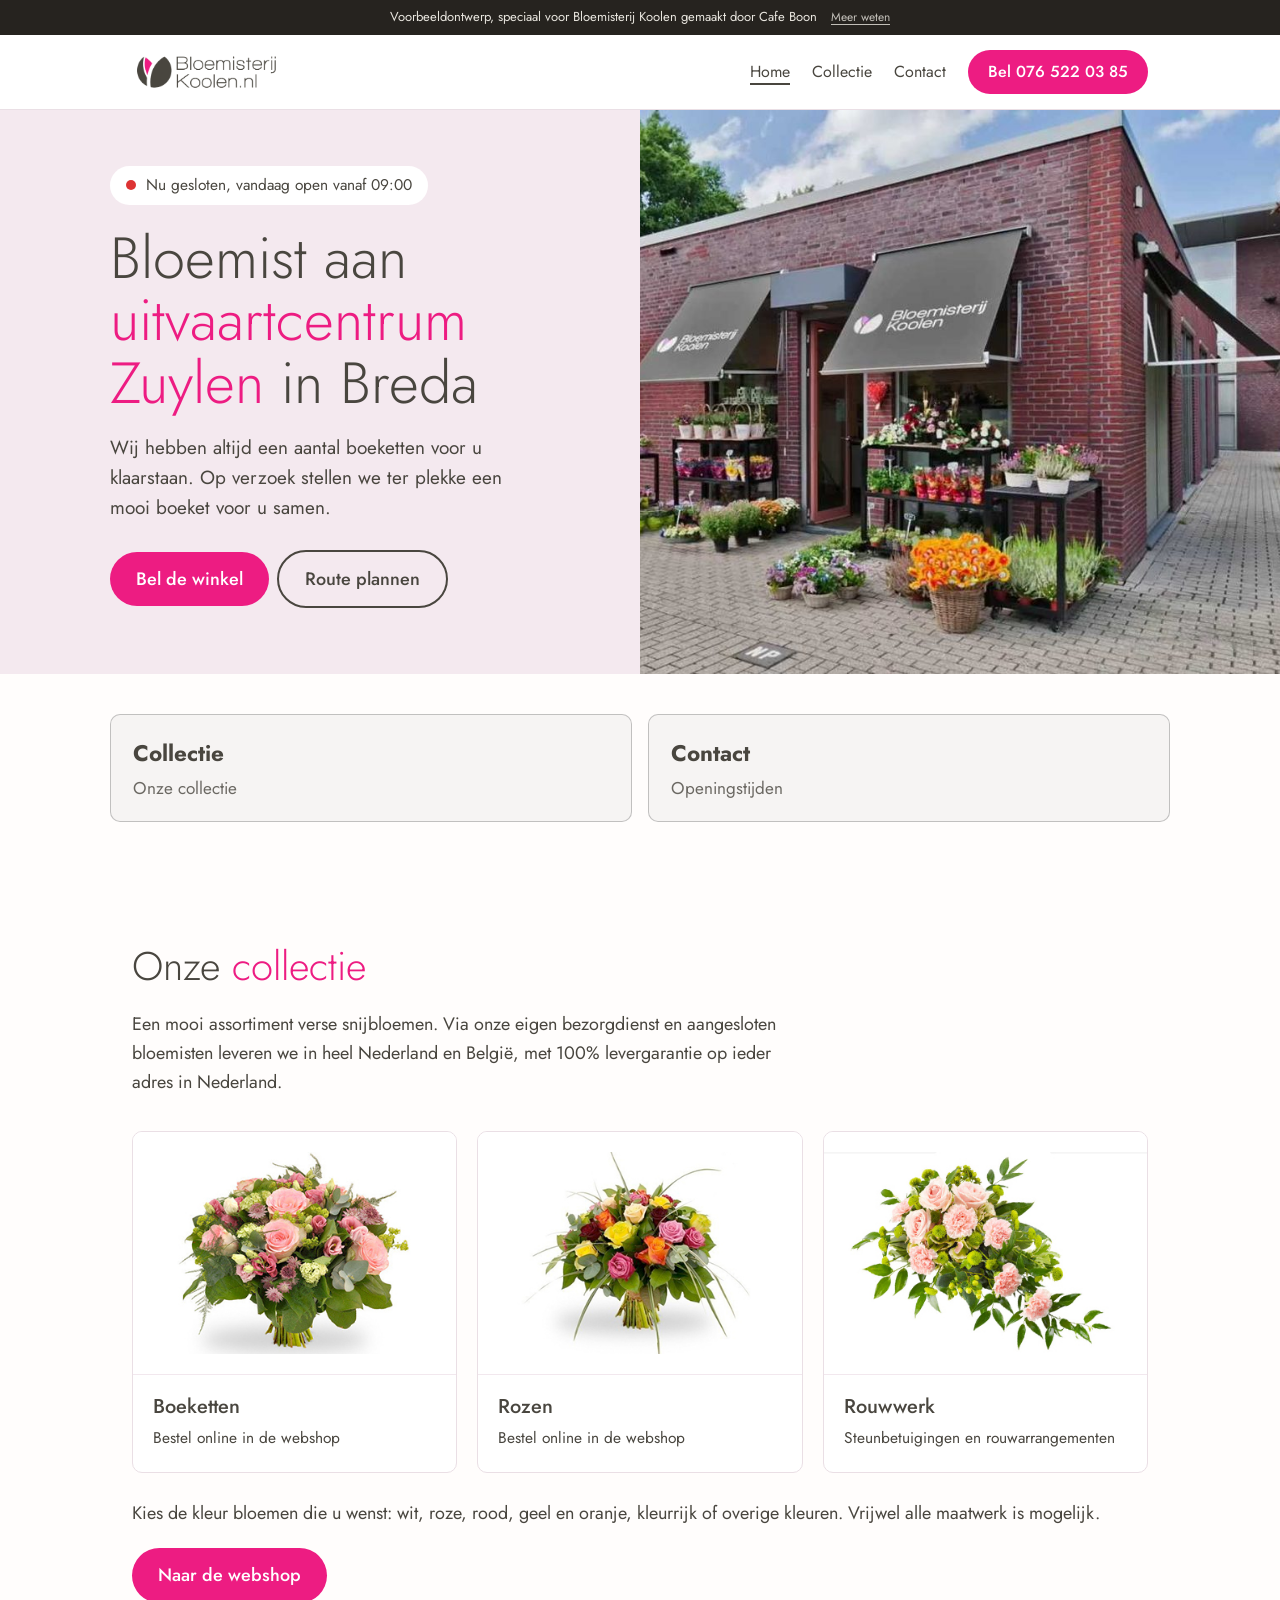
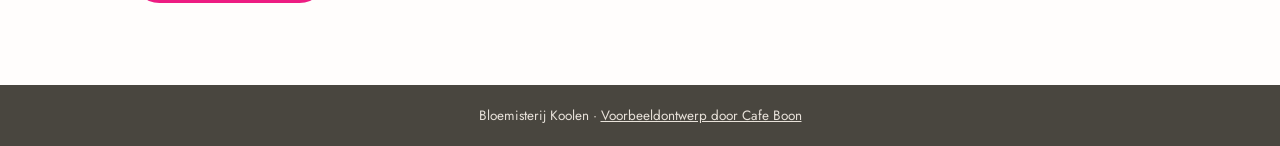
==== commit 954650e7: "Werkende formulieren voor afspraken en aanvragen" ====
--- a/index.html
+++ b/index.html
@@ -15,6 +15,7 @@
 <link rel="stylesheet" href="style.css">
 </head>
 <body>
+<div class="vb-banner" role="note"><span>Voorbeeldontwerp, speciaal voor Bloemisterij Koolen gemaakt door Cafe Boon</span><a href="https://cafeboon.com">Meer weten</a></div>
 <header><div class="wrap">
 <a href="index.html"><img alt="Bloemisterij Koolen" src="images/logo.png"/></a>
 <nav><a aria-current="page" href="index.html">Home</a><a href="aanbod.html">Collectie</a><a href="contact.html">Contact</a><a class="btn" href="tel:0765220385">Bel 076 522 03 85</a></nav>
--- a/style.css
+++ b/style.css
@@ -66,3 +66,31 @@
 .sn-card span{display:block;opacity:.8;font-size:.95em;line-height:1.4}
 .sn-card:hover,.sn-card:focus-visible{border-color:currentColor}
 /* sitenav:end */
+/* voorbeeld-formulier:start */
+@layer sn{.sn-form button.btn{border:0;font:inherit;cursor:pointer;line-height:1.2}}
+.sn-formsec{padding:36px 0 72px}
+.sn-formwrap{max-width:1100px;margin:0 auto;padding:0 20px;box-sizing:border-box}
+.sn-formwrap>h2{margin:0 0 12px}
+.sn-formwrap>.sn-lead,.sn-formwrap>.sn-form,.sn-formwrap>.sn-done{max-width:720px}
+.sn-formwrap .sn-lead{margin:0 0 24px;opacity:.85}
+.sn-form{display:grid;grid-template-columns:1fr 1fr;gap:16px}
+.sn-field{display:flex;flex-direction:column;gap:6px;min-width:0;text-align:left}
+.sn-field.full{grid-column:1/-1}
+.sn-field label{font-size:14px;font-weight:600}
+.sn-field input,.sn-field select,.sn-field textarea{font:inherit;font-size:16px;line-height:1.4;color:inherit;background:rgba(128,128,128,.12);border:1px solid rgba(128,128,128,.55);border-radius:8px;padding:11px 12px;width:100%;box-sizing:border-box;min-width:0;max-width:100%;-webkit-appearance:none;appearance:none}
+.sn-field select{background-image:linear-gradient(45deg,transparent 50%,currentColor 50%),linear-gradient(135deg,currentColor 50%,transparent 50%);background-position:calc(100% - 20px) 50%,calc(100% - 15px) 50%;background-size:5px 5px;background-repeat:no-repeat;padding-right:38px}
+.sn-field select option{color:#111;background:#fff}
+.sn-field textarea{resize:vertical}
+.sn-field input:focus,.sn-field select:focus,.sn-field textarea:focus{outline:2px solid currentColor;outline-offset:1px}
+.sn-done{padding:28px;border:1px solid rgba(128,128,128,.55);border-radius:12px;background:rgba(128,128,128,.1)}
+.sn-done h2{margin:0 0 10px}
+.sn-done p{margin:0}
+.sn-done a{text-decoration:underline;text-underline-offset:3px;font-weight:600}
+.sn-formlink{padding:0 0 56px}
+@media(max-width:640px){.sn-form{grid-template-columns:1fr}.sn-formsec{padding:24px 0 56px}}
+/* voorbeeld-formulier:end */
+/* voorbeeldbanner:start */
+.vb-banner{display:flex;flex-wrap:wrap;justify-content:center;align-items:baseline;gap:2px 14px;padding:8px 16px;background:#26231f;color:#e9e6df;font-size:13px;line-height:1.45;letter-spacing:0;text-transform:none;font-weight:400;text-align:center;position:relative;z-index:1000}
+.vb-banner a{color:inherit;opacity:.8;text-decoration:underline;text-underline-offset:3px;font-size:12px;font-weight:400;white-space:nowrap;letter-spacing:0;text-transform:none}
+.vb-banner a:hover{opacity:1}
+/* voorbeeldbanner:end */
